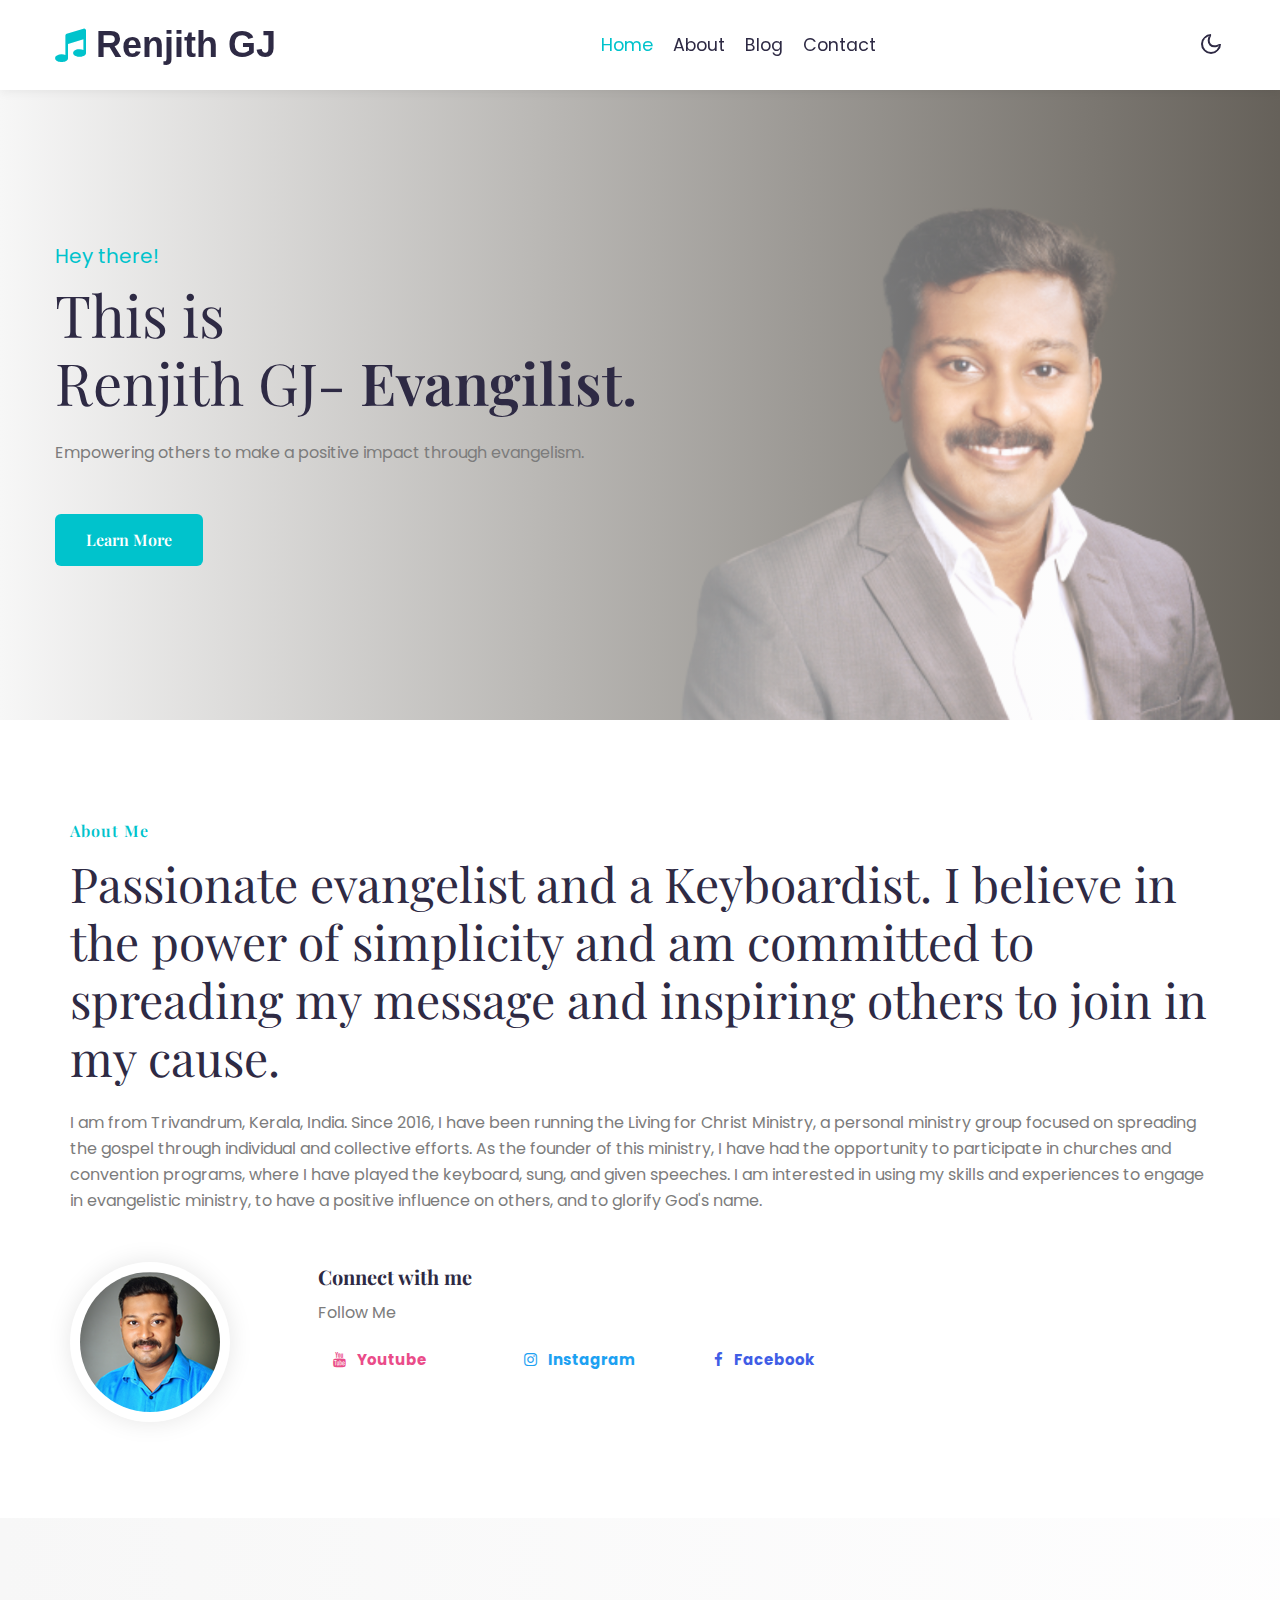
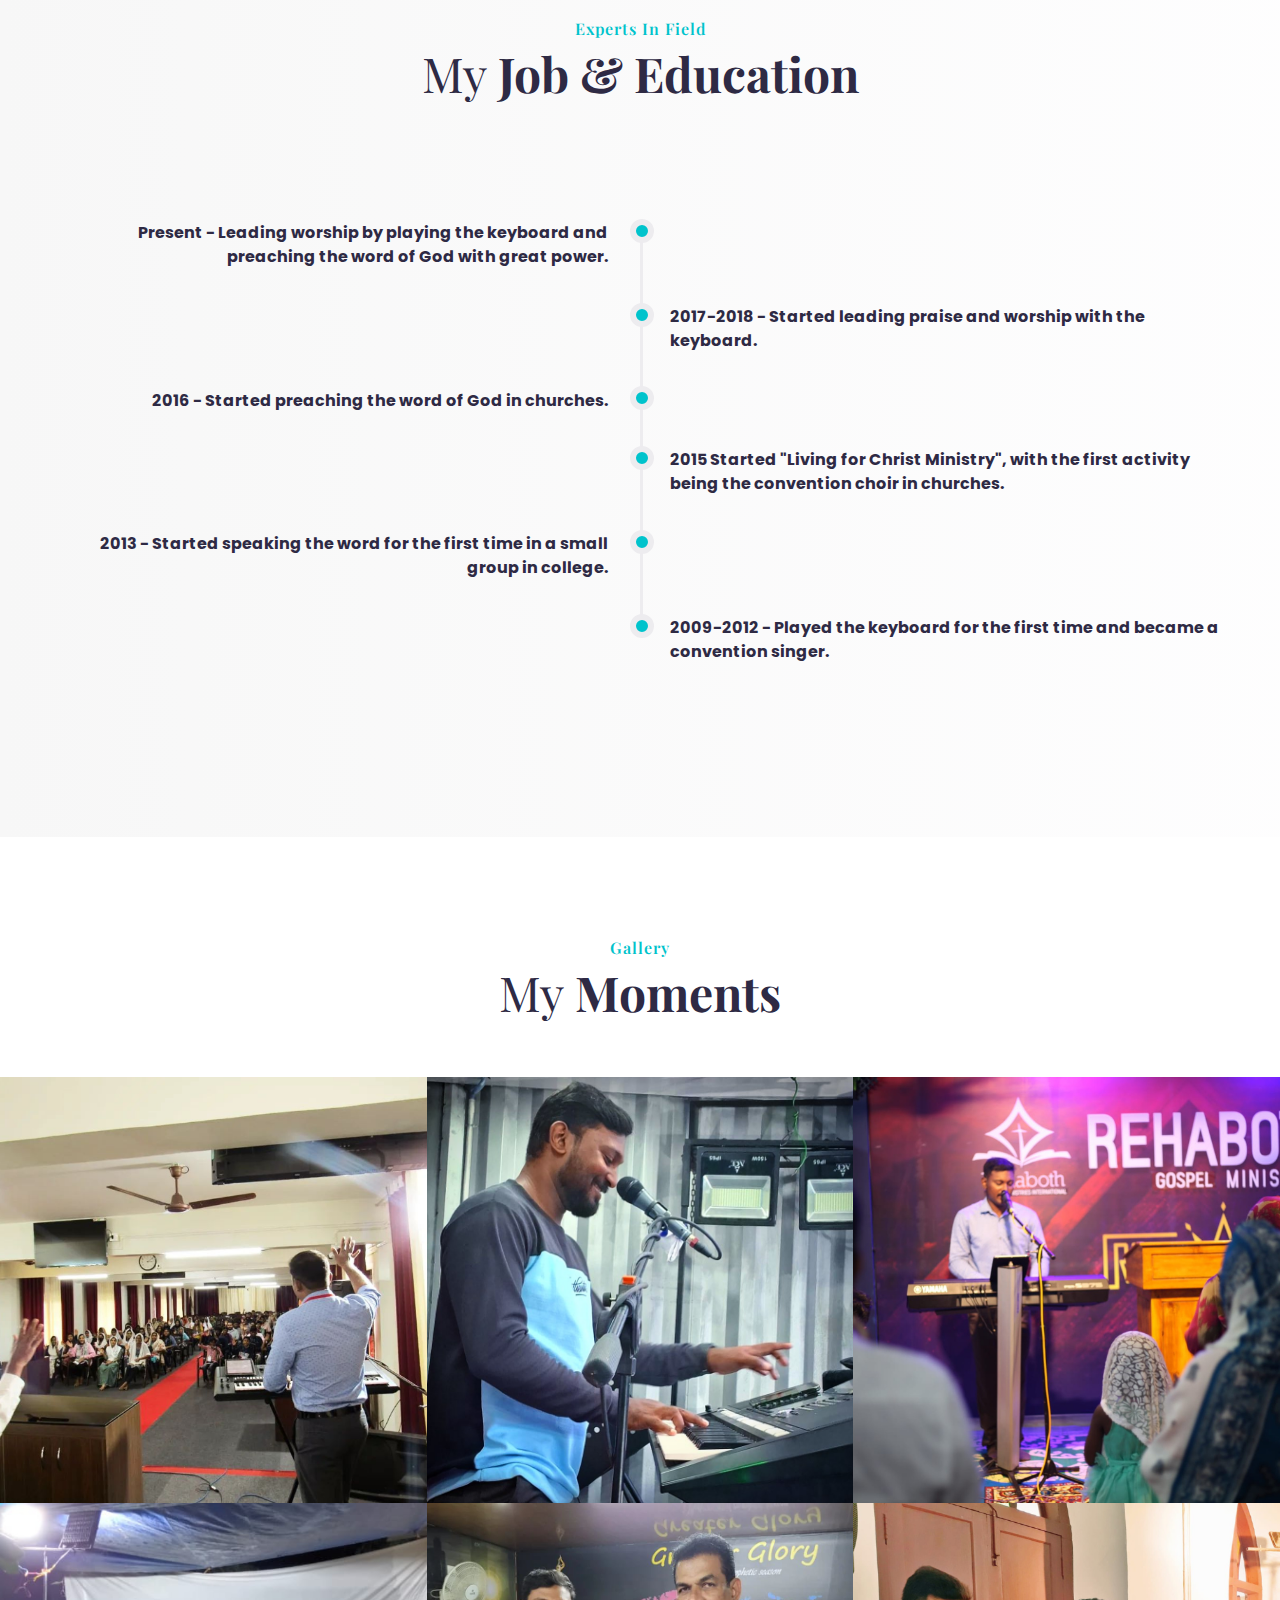
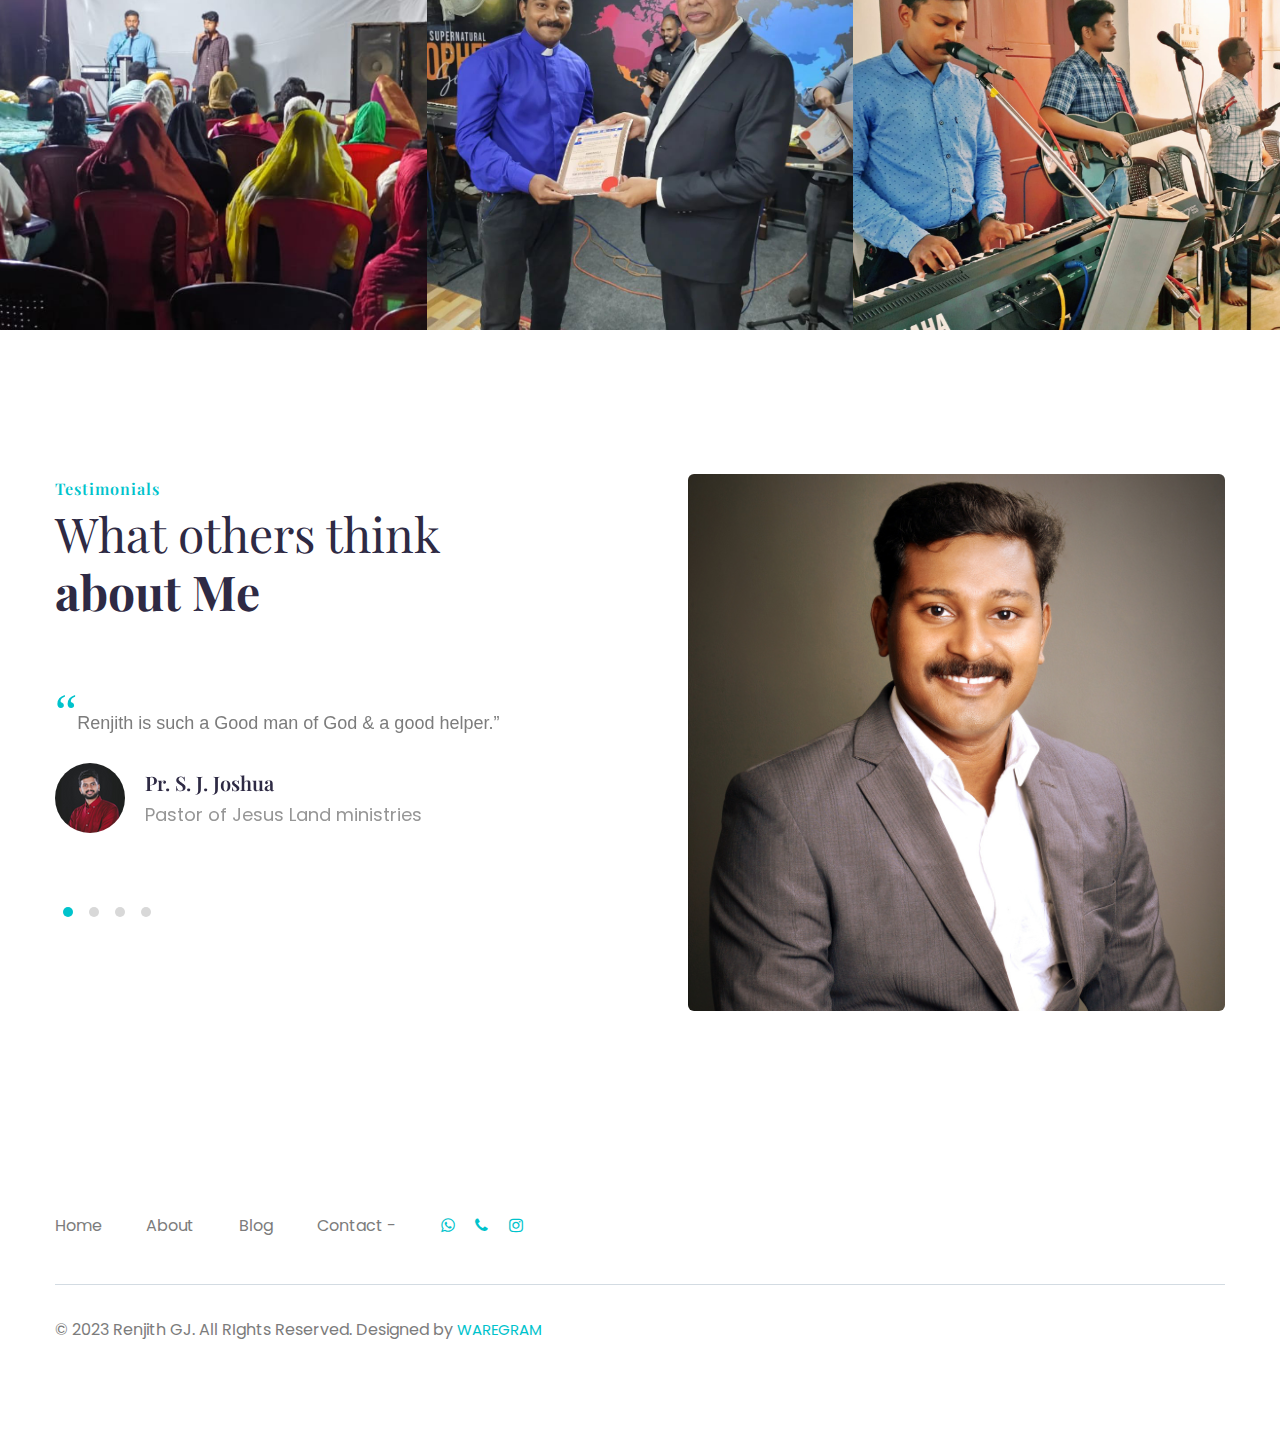
==== index.html @ 2b069cb3 "Update index.html" ====
<!doctype html>
<html lang="zxx">
<head>
  <!-- Required meta tags -->
  <meta charset="utf-8">
  <meta name="viewport" content="width=device-width, initial-scale=1, shrink-to-fit=no">
  <meta name="keywords"
    content="Reprise Responsive web template, Bootstrap Web Templates" />
  <title>Renjith GJ</title>
  <link rel="icon" href="assets/images/RB4.png" type="image/x-icon">
  <link href="//fonts.googleapis.com/css2?family=Playfair+Display:ital,wght@0,400;0,600;0,700;1,400&display=swap"
    rel="stylesheet">
  <link href="//fonts.googleapis.com/css2?family=Poppins:wght@400;600;700&display=swap" rel="stylesheet">
  <!-- Template CSS -->
  <link rel="stylesheet" href="assets/css/style-starter.css">
</head>
<body>
  <!-- header -->
  <header id="site-header" class="header fixed-top">
    <div class="container">
      <nav class="navbar navbar-expand-lg stroke">
        <a class="navbar-brand mr-xl-5 mr-lg-3" href="index.html">
          <span class=" fa fa-music"></span> Renjith GJ
        </a>
        <!-- if logo is image enable this   
      <a class="navbar-brand" href="#index.html">
          <img src="image-path" alt="Your logo" title="Your logo" style="height:35px;" />
      </a> -->
        <button class="navbar-toggler  collapsed bg-gradient" type="button" data-toggle="collapse"
          data-target="#navbarTogglerDemo02" aria-controls="navbarTogglerDemo02" aria-expanded="false"
          aria-label="Toggle navigation">
          <span class="navbar-toggler-icon fa icon-expand fa-bars"></span>
          <span class="navbar-toggler-icon fa icon-close fa-times"></span>
          </span>
        </button>

        <div class="collapse navbar-collapse" id="navbarTogglerDemo02">
          <ul class="navbar-nav mx-lg-auto">
            <li class="nav-item active">
              <a class="nav-link" href="index.html">Home <span class="sr-only">(current)</span></a>
            </li>
            <li class="nav-item">
              <a class="nav-link" href="#about">About</a>
            </li>
            <li class="nav-item">
              <a class="nav-link" href="updatingsoon.html">Blog</a>
            </li>
           
            <li class="nav-item mr-lg-5">
              <a class="nav-link" href="#communicate">Contact</a>
            </li>
            <!--//search-right-->
            
            <!--/search-right-->
          </ul>
        </div>
        <!-- toggle switch for light and dark theme -->
        <div class="mobile-position">
          <nav class="navigation">
            <div class="theme-switch-wrapper">
              <label class="theme-switch" for="checkbox">
                <input type="checkbox" id="checkbox">
                <div class="mode-container">
                  <i class="gg-moon"></i>
                  <i class="gg-sun"></i>
                </div>
              </label>
            </div>
          </nav>
        </div>
        <!-- //toggle switch for light and dark theme -->
      </nav>
    </div>
  </header>
  <!-- //header -->
  <!-- banner-section -->
  <section id="home" class="w3l-banner py-5">
    <div class="container">
      <div class="align-items-center">
        <div class="bannerw3-content mt-lg-0 mt-4">
          <span class="title-small">Hey there!</span>
          <h3 class="mb-2 title">
            <span> This is  <br>
              Renjith GJ-</span>
            Evangilist. </h3>
          <p class="mt-4 pr-lg-5">Empowering others to make a positive impact through evangelism.</p>
          <div class="mt-sm-5 mt-4">
            <a class="btn btn-primary btn-style" href="#about"> Learn More </a>
          </div>
        </div>
      </div>
    </div>
  </section>
  <!-- //banner-section -->
  <!--/w3l-index2-->
  <section class="w3l-index2" id="about">
    <div class="midd-w3 py-5">
      <div class="container py-lg-5 py-md-3">
        <div class="row mx-auto text-center">
          <div class="col-lg-12 mt-lg-0 mt-5 text-left">
            <h5 class="title-subhny mb-2">About Me</h5>
            <h3 class="title-w3l"><span>Passionate evangelist and a Keyboardist. I believe in the power of simplicity and am committed to spreading my message and inspiring others to join in my cause.</h3>
            <p class="mt-4">I am from Trivandrum, Kerala, India. Since 2016, I have been running the Living for Christ Ministry, a personal ministry group focused on spreading the gospel through individual and collective efforts. As the founder of this ministry, I have had the opportunity to participate in churches and convention programs, where I have played the keyboard, sung, and given speeches. I am interested in using my skills and experiences to engage in evangelistic ministry, to have a positive influence on others, and to glorify God's name.</p>
            <div class="about-pic-grids row no-gutters mt-5">
              <div class="col-md-3 position-relative person-img">
                <img src="assets/images/RB4.png" alt="" class="radius-image img-fluid">
              </div>
              <div class="col-md-9 about-pic-info pl-lg-5 mt-md-0 mt-2">
                <h4>Connect with me</h4>
                <p class="title mt-2">
                  Follow Me </p>
                <div class="social-column-3 mt-3">
                  <a href="https://www.youtube.com/@renjithgj3958" target="_blank" class="dribble">
                    <span class="fa fa-youtube mr-2"></span>
                    <span class="social-text">Youtube</span>
                  </a>
                  <a href="https://www.instagram.com/g.j.renjith/" target="_blank" class="twitter">
                    <span class="fa fa-instagram mr-2"></span>
                    <span class="social-text">Instagram</span>
                  </a>
                  <a href="https://www.facebook.com/renjith.gj" target="_blank" class="instagram">
                    <span class="fa fa-facebook mr-2"></span>
                    <span class="social-text">Facebook</span>
                  </a>
                </div>
              </div>
            </div>

          </div>
        </div>
      </div>
    </div>
  </section>
  <!-- //w3l-index2-->
  <!--/w3l-education-->
  <section class="w3lhny-timeline py-5" id="education">
    <div class="container py-lg-5 py-md-3 py-2">
      <div class="title-content text-center">
        <h6 class="title-subhny">Experts in field</h6>
        <h3 class="title-w3l mb-sm-5 mb-4 pb-lg-2"> <span>
            My
          </span>
          Job & Education</h3>
      </div>
      <div class="w3l-educatiob-job-info mt-lg-5 mt-3 pt-lg-2">
        <ul class="m-timeline">
          <li>
            <div class="m-timeline__date">
              <span>Present</span> -  Leading worship by playing the keyboard and preaching the word of God with great power.
            </div>

           
          </li>

          <li>
            <div class="m-timeline__date">
              <span>2017-2018</span> - Started leading praise and worship with the keyboard.
            </div>

          
          </li>

          <li>
            <div class="m-timeline__date">
              <span>2016</span> -  Started preaching the word of God in churches.
            </div>

           
          </li>
          <li>
            <div class="m-timeline__date">
              <span>2015</span> Started "Living for Christ Ministry", with the first activity being the convention choir in churches.
            </div>

           
          <li>
            <div class="m-timeline__date">
              <span>2013</span> - Started speaking the word for the first time in a small group in college.
            </div>

          </li>
          <li>
            <div class="m-timeline__date">
              <span>2009-2012</span> -  Played the keyboard for the first time and became a convention singer.
            </div>
           
          </li>
        </ul>
      </div>
    </div>
  </section>
  <!--//w3l-education-->
  <!--/w3-grids-3-->
  <!-- <section class="w3l-bottom-grids-6 py-5" id="services">
    <div class="container py-lg-5 py-md-4 py-2">
      <h5 class="title-subhny mb-2">How can I impact through evangelism?</h5>
      <h3 class="title-w3l"><span>Encouraging Others to Make a</span> Positive Impact</h3>
      <div class="grids-area-hny main-cont-wthree-fea row pt-3 mt-5">
        <div class="col-lg-4 col-md-6 grids-feature">
          <div class="area-box">
            <div class="area-icon icon-red">
              <span class="fa fa-star-o"></span>
            </div>
            <h4><a href="#feature" class="title-head">Enlightenment</a></h4>
            <p>Gaining a deeper understanding of Life. </p>
          </div>
        </div>
        <div class="col-lg-4 col-md-6 grids-feature mt-md-0 mt-4">
          <div class="area-box">
            <div class="area-icon icon-green">
              <span class="fa fa-lightbulb-o"></span>
            </div>
            <h4><a href="#feature" class="title-head">Inspiration</a></h4>
            <p>Finding motivation to become more involved in the faith of God </p>
          </div>
        </div>
        <div class="col-lg-4 col-md-6 grids-feature mt-lg-0 mt-4">
          <div class="area-box">
            <div class="area-icon icon-blue">
              <span class="fa fa-users"></span>
            </div>
            <h4><a href="#feature" class="title-head">Community</a></h4>
            <p>Connecting with others who share similar passions and values. </p>
          </div>
        </div>
        <div class="col-lg-4 col-md-6 grids-feature mt-5">
          <div class="area-box">
            <div class="area-icon icon-yellow">
              <span class="fa fa-handshake-o"></span>
            </div>
            <h4><a href="#feature" class="title-head">Support</a></h4>
            <p>Receiving guidance and encouragement in pursuing Life achievements </p>
          </div>
        </div>
        <div class="col-lg-4 col-md-6 grids-feature mt-5">
          <div class="area-box">
            <div class="area-icon icon-purple">
              <span class="fa fa-leanpub"></span>
            </div>
            <h4><a href="#feature" class="title-head">Education</a></h4>
            <p> Learning about moral values from an expert in the field. </p>
          </div>
        </div>
        <div class="col-lg-4 col-md-6 grids-feature mt-5">
          <div class="area-box">
            <div class="area-icon icon-orange">
              <span class="fa fa-hand-peace-o"></span>
            </div>
            <h4><a href="#feature" class="title-head">Empowerment</a></h4>
            <p>Feeling equipped and motivated to make a positive impact through evangelism</p>
          </div>
        </div>
      </div>
    </div>
  </section> -->
  <!--//w3-grids-3-->
  <!-- gallery section -->
  <div class="gallery section-agile py-5">
    <div class="container-fluid py-lg-5 py-md-4 px-lg-0 mx-lg-0">
      <div class="title-content text-center">
        <h6 class="title-subhny">Gallery</h6>
        <h3 class="title-w3l mb-sm-5 mb-4 pb-lg-2"> <span>
            My
          </span>
          Moments</h3>
      </div>
      <div class="row gallery_grids no-gutters">
        <div class="col-lg-4 col-6 gallery-img-grid gallery_grid1 hover14 column">
          <div class="gallery_effect">
            <a href="assets/images/r1.png" class="js-img-viwer d-block">
              <figure>
                <img src="assets/images/r1.png" alt=" " class="img-fluid" />
              </figure>
            </a>
          </div>
        </div>
        <div class="col-lg-4 col-6 gallery-img-grid hover14 column">
          <div class="gallery_effect">
            <a href="assets/images/r2.jpg" class="js-img-viwer d-block">
              <figure>
                <img src="assets/images/r2.jpg" alt=" " class="img-fluid" />
              </figure>
            </a>
          </div>
        </div>
        <div class="col-lg-4 col-6 gallery-img-grid hover14 column">
          <div class="gallery_effect">
            <a href="assets/images/r3.png" class="js-img-viwer d-block">
              <figure>
                <img src="assets/images/r3.png" alt=" " class="img-fluid" />
              </figure>
            </a>
          </div>
        </div>
        <div class="col-lg-4 col-6 gallery-img-grid hover14 column">
          <div class="gallery_effect">
            <a href="assets/images/r4.png" class="js-img-viwer d-block">
              <figure>
                <img src="assets/images/r4.png" alt=" " class="img-fluid" />
              </figure>
            </a>
          </div>
        </div>
        <div class="col-lg-4 col-6 gallery-img-grid hover14 column">
          <div class="gallery_effect">
            <a href="assets/images/r5.jpeg" class="js-img-viwer d-block">
              <figure>
                <img src="assets/images/r5.jpeg" alt=" " class="img-fluid" />
              </figure>
            </a>
          </div>
        </div>
        <div class="col-lg-4 col-6 gallery-img-grid hover14 column">
          <div class="gallery_effect">
            <a href="assets/images/r6.png" class="js-img-viwer d-block">
              <figure>
                <img src="assets/images/r6.png" alt=" " class="img-fluid" />
              </figure>
            </a>
          </div>
        </div>
      </div>
    </div>
  </div>
  <!-- //gallery section -->
  <!-- /testimonials-->
  <section class="w3l-clients" id="testimonials">
    <div class="container py-lg-5 py-md-3">
      <div class="row w3-testimonial-grids">
        <div class="col-lg-6 w3-testimonial-content-top pr-lg-5">
          <div class="title-content text-left">
            <h6 class="title-subhny">Testimonials</h6>
            <h3 class="title-w3l mb-sm-5 mb-4 pb-lg-2">
              <span> What others think <br>
              </span>
              about Me</h3>
          </div>
          <div id="owl-demo1" class="owl-carousel owl-theme mt-4 py-2 mb-4">
            <div class="item">
              <div class="testimonial-content">
                <div class="testimonial">
                  <blockquote>
                    <q>Renjith is such a Good man of God & a good helper.</q>
                  </blockquote>
                  <div class="testi-des">
                    <div class="test-img"><img src="assets/images/Joshua.png" class="img-fluid" alt="client-img">
                    </div>
                    <div class="peopl align-self">
                      <h3>Pr. S. J. Joshua</h3>
                      <p class="indentity">Pastor of Jesus Land ministries</p>
                    </div>
                  </div>
                </div>
              </div>
            </div>
            <div class="item">
              <div class="testimonial-content">
                <div class="testimonial">
                  <blockquote>
                    <q>Wonderful keyboardist and Singer, also a powerful preacher.</q>
                  </blockquote>
                  <div class="testi-des">
                    <div class="test-img"><img src="assets/images/Karuna.png" class="img-fluid" alt="client-img">
                    </div>
                    <div class="peopl align-self">
                      <h3>Dr. Karuna</h3>
                      <p class="indentity">Worship leader of Rehoboth international Church</p>
                    </div>
                  </div>
                </div>
              </div>
            </div>
            <div class="item">
              <div class="testimonial-content">
                <div class="testimonial">
                  <blockquote>
                    <q>Renjith is a Good friend and very Sincere of his profession.</q>
                  </blockquote>
                  <div class="testi-des">
                    <div class="test-img"><img src="assets/images/Sabin.png" class="img-fluid" alt="client-img">
                    </div>
                    <div class="peopl align-self">
                      <h3>Pr. Sabin Samuel</h3>
                      <p class="indentity">Pastor of Maranatha full gospel church</p>
                    </div>
                  </div>
                </div>
              </div>
            </div>
            <div class="item">
              <div class="testimonial-content">
                <div class="testimonial">
                  <blockquote>
                    <q>Brother Renjith is one of the best worship leader I have ever seen.<span style="visibility: hidden;">R</span>A great man of God!</q>
                  </blockquote>
                  <div class="testi-des">
                    <div class="test-img"><img src="assets/images/Jainroy.png" class="img-fluid" alt="client-img">
                    </div>
                    <div class="peopl align-self">
                      <h3>Pr Jainroy</h3>
                      <p class="indentity">Pastor of Oottukuzhy prayer Garden</p>
                    </div>
                  </div>
                </div>
              </div>
            </div>
          </div>
        </div>
        <div class="col-lg-6 position-relative pl-lg-5 mt-lg-0 mt-5">
          <img src="assets/images/8.png" alt="" class="radius-image img-fluid">
        </div>
      </div>
    </div>
  </section>
  <!-- //testimonials-->
  <!-- Footers-14 -->
  <footer class="w3l-footers-14 py-5">
    <div class="container py-md-5 py-sm-3">
      <div class="row footers14-top no-gutters">
        <div class="col-lg-6 footer14-nav-left">
          <ul class="footer14-nav" id="communicate">
            <li><a href="index.html">Home</a></li>
            <li><a href="#about">About</a></li>
            <li><a href="updatingsoon.html">Blog</a></li>
            <li><p href="">Contact - </p></li>
            <a 
                        href="https://wa.me/9185928 61673"
                        target="_blank"
                        rel="noopener noreferrer"
                        class="whatsapp"
                        ><i class="fa fa-whatsapp"></i
                      ></a>
                      <a style="margin-left: 1em;"
                        href="tel:9185928 61673"
                        target="_blank"
                        rel="noopener noreferrer"
                        class="facebook"
                        ><i class="fa fa-phone"></i
                      ></a>
                      <a  style="margin-left: 1em;"
                        href="https://www.instagram.com/g.j.renjith/"
                        target="_blank"
                        rel="noopener noreferrer"
                        class="instagram"
                        ><i class="fa fa-instagram "></i
                      ></a>
          </ul>
        </div>
        
      </div>
      <div class="footers14-bottom d-flex">
        <div class="copyright">
          <p>© 2023 Renjith GJ. All RIghts Reserved. Designed by <a href="https://www.waregramweb.com/" target="_blank">WAREGRAM</a></p>
        </div>
      </div>
    </div>
    <!-- move top -->
    <button onclick="topFunction()" id="movetop" title="Go to top">
      &uarr;
    </button>
    <script>
      // When the user scrolls down 20px from the top of the document, show the button
      window.onscroll = function () {
        scrollFunction()
      };

      function scrollFunction() {
        if (document.body.scrollTop > 20 || document.documentElement.scrollTop > 20) {
          document.getElementById("movetop").style.display = "block";
        } else {
          document.getElementById("movetop").style.display = "none";
        }
      }

      // When the user clicks on the button, scroll to the top of the document
      function topFunction() {
        document.body.scrollTop = 0;
        document.documentElement.scrollTop = 0;
      }
    </script>
    <!-- /move top -->

  </footer>
  <!-- Footers-14 -->
  <!-- Template JavaScript -->
  <script src="assets/js/jquery-3.3.1.min.js"></script>
  <script src="assets/js/theme-change.js"></script>
   <!--/carousel-->
  <script src="assets/js/owl.carousel.js"></script>
  <script>
    $(document).ready(function () {
      $("#owl-demo1").owlCarousel({
        loop: true,
        nav: false,
        responsiveClass: true,
        responsive: {
          0: {
            items: 1,
            nav: false
          },
          736: {
            items: 1,
            nav: false
          }
        }
      })
    })
  </script>
  <!-- //script for tesimonials carousel slider -->
  <!-- gallery popup js -->
  <script src="assets/js/smartphoto.js"></script>
  <script>
    document.addEventListener('DOMContentLoaded', function () {
      const sm = new SmartPhoto(".js-img-viwer", {
        showAnimation: false
      });
      // sm.destroy();
    });
  </script>
  <!-- //gallery popup js -->
  <!-- disable body scroll which navbar is in active -->
  <script>
    $(function () {
      $('.navbar-toggler').click(function () {
        $('body').toggleClass('noscroll');
      })
    });
  </script>
  <!-- disable body scroll which navbar is in active -->


  <!--/MENU-JS-->
  <script>
    $(window).on("scroll", function () {
      var scroll = $(window).scrollTop();

      if (scroll >= 80) {
        $("#site-header").addClass("nav-fixed");
      } else {
        $("#site-header").removeClass("nav-fixed");
      }
    });

    //Main navigation Active Class Add Remove
    $(".navbar-toggler").on("click", function () {
      $("header").toggleClass("active");
    });
    $(document).on("ready", function () {
      if ($(window).width() > 991) {
        $("header").removeClass("active");
      }
      $(window).on("resize", function () {
        if ($(window).width() > 991) {
          $("header").removeClass("active");
        }
      });
    });
  </script>
  <!--//MENU-JS-->
  <script src="assets/js/bootstrap.min.js"></script>

</body>

</html>
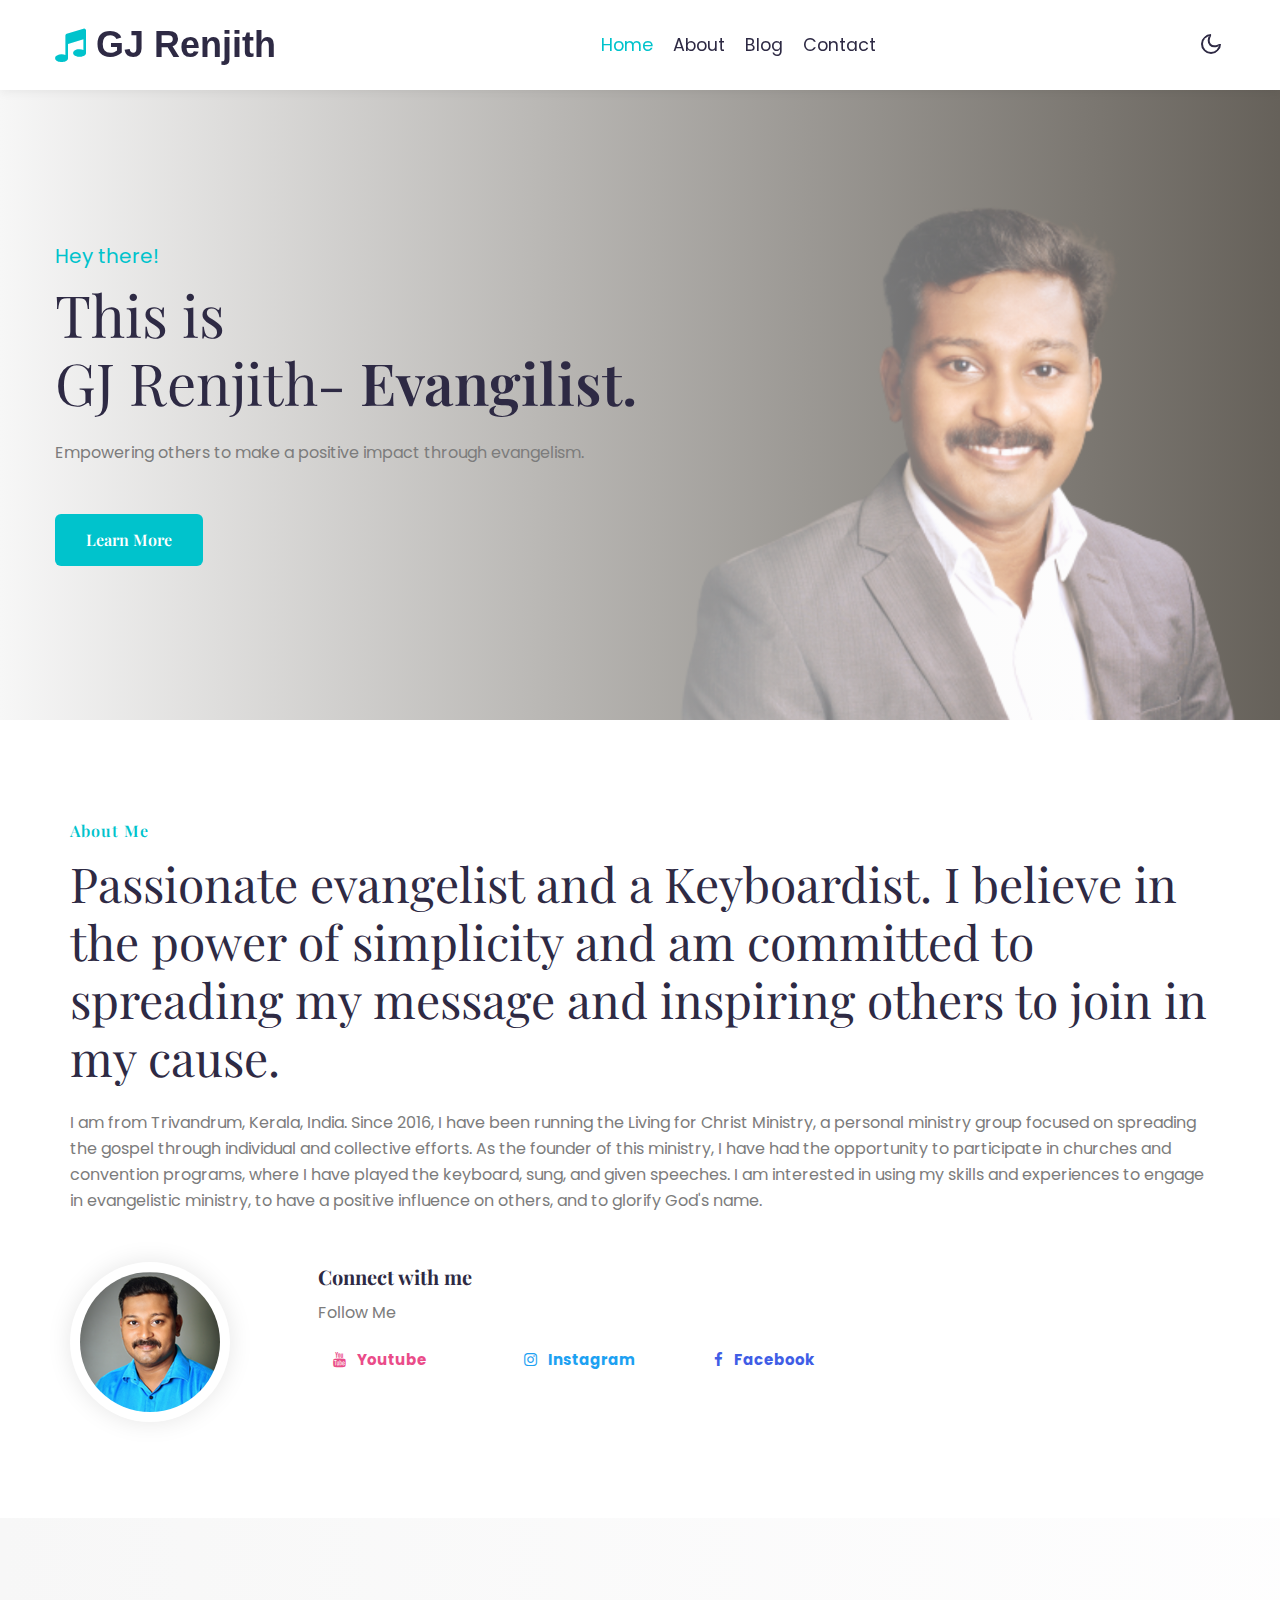
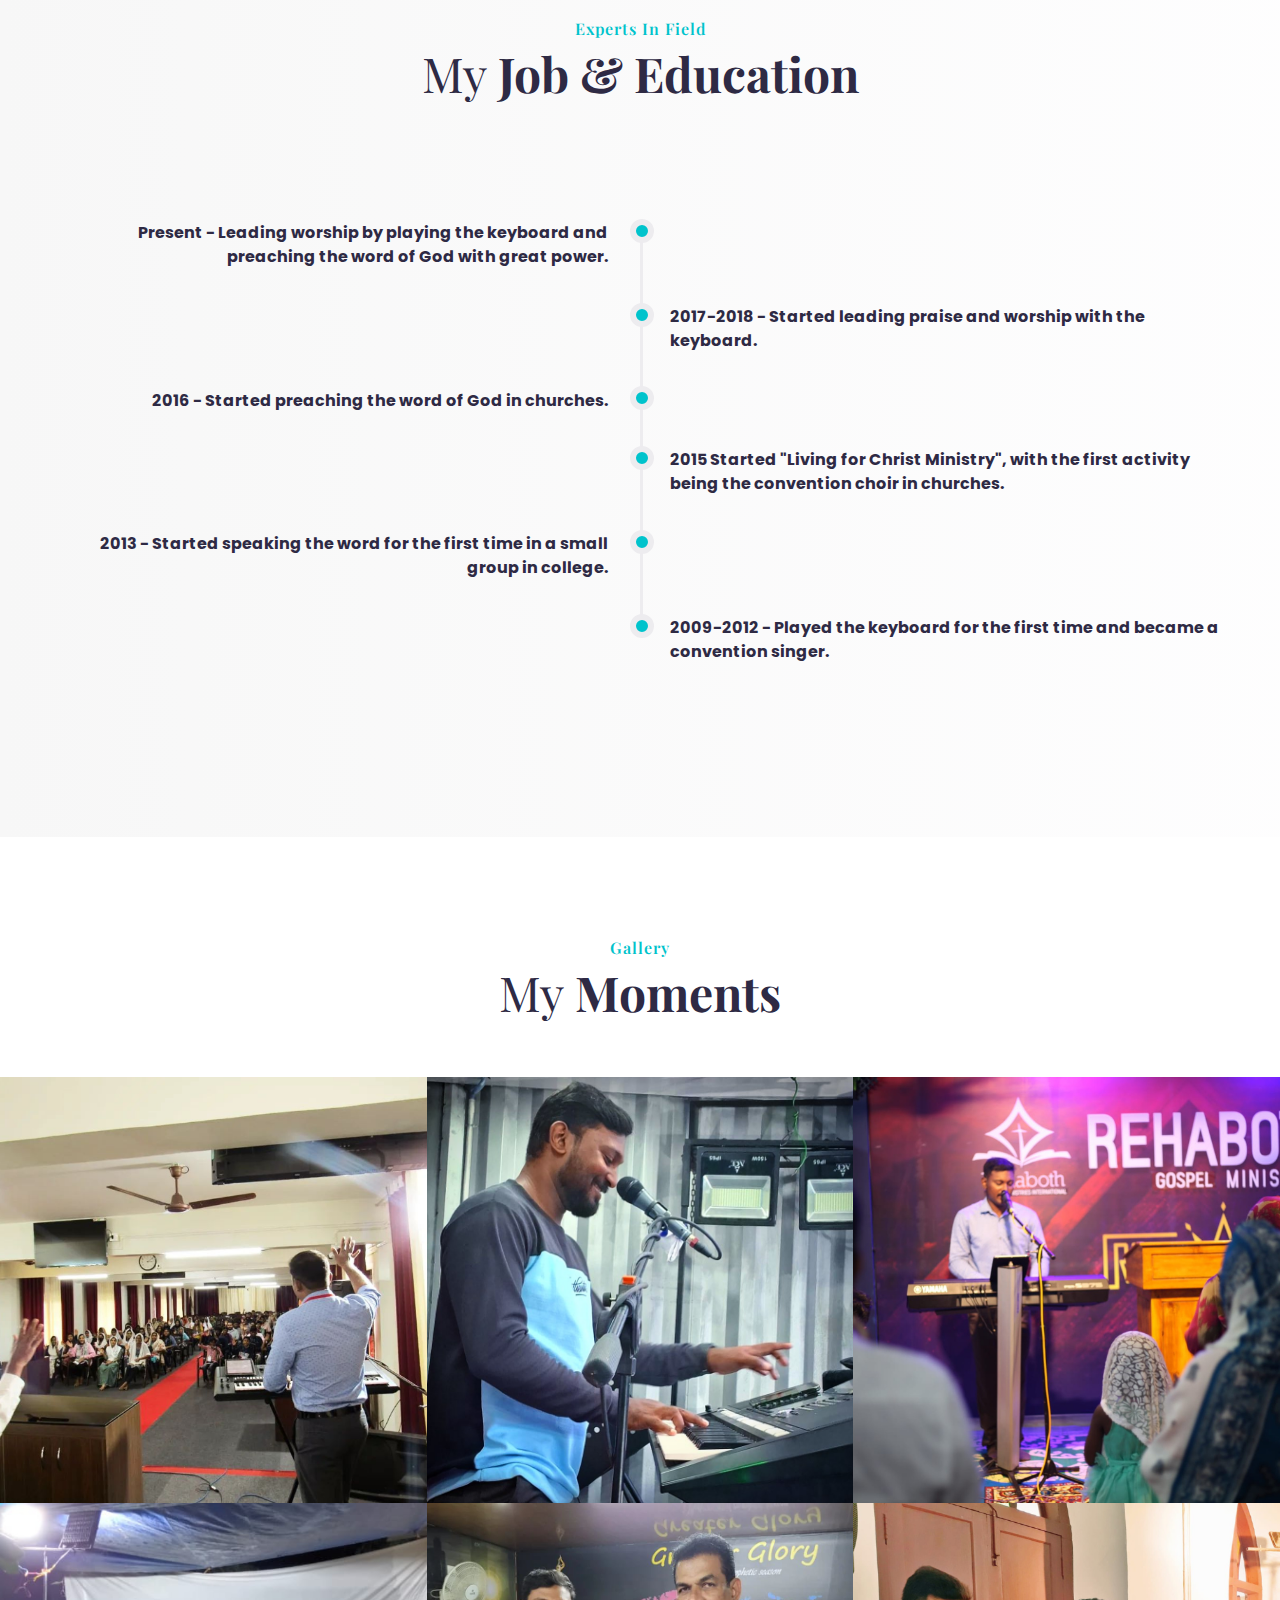
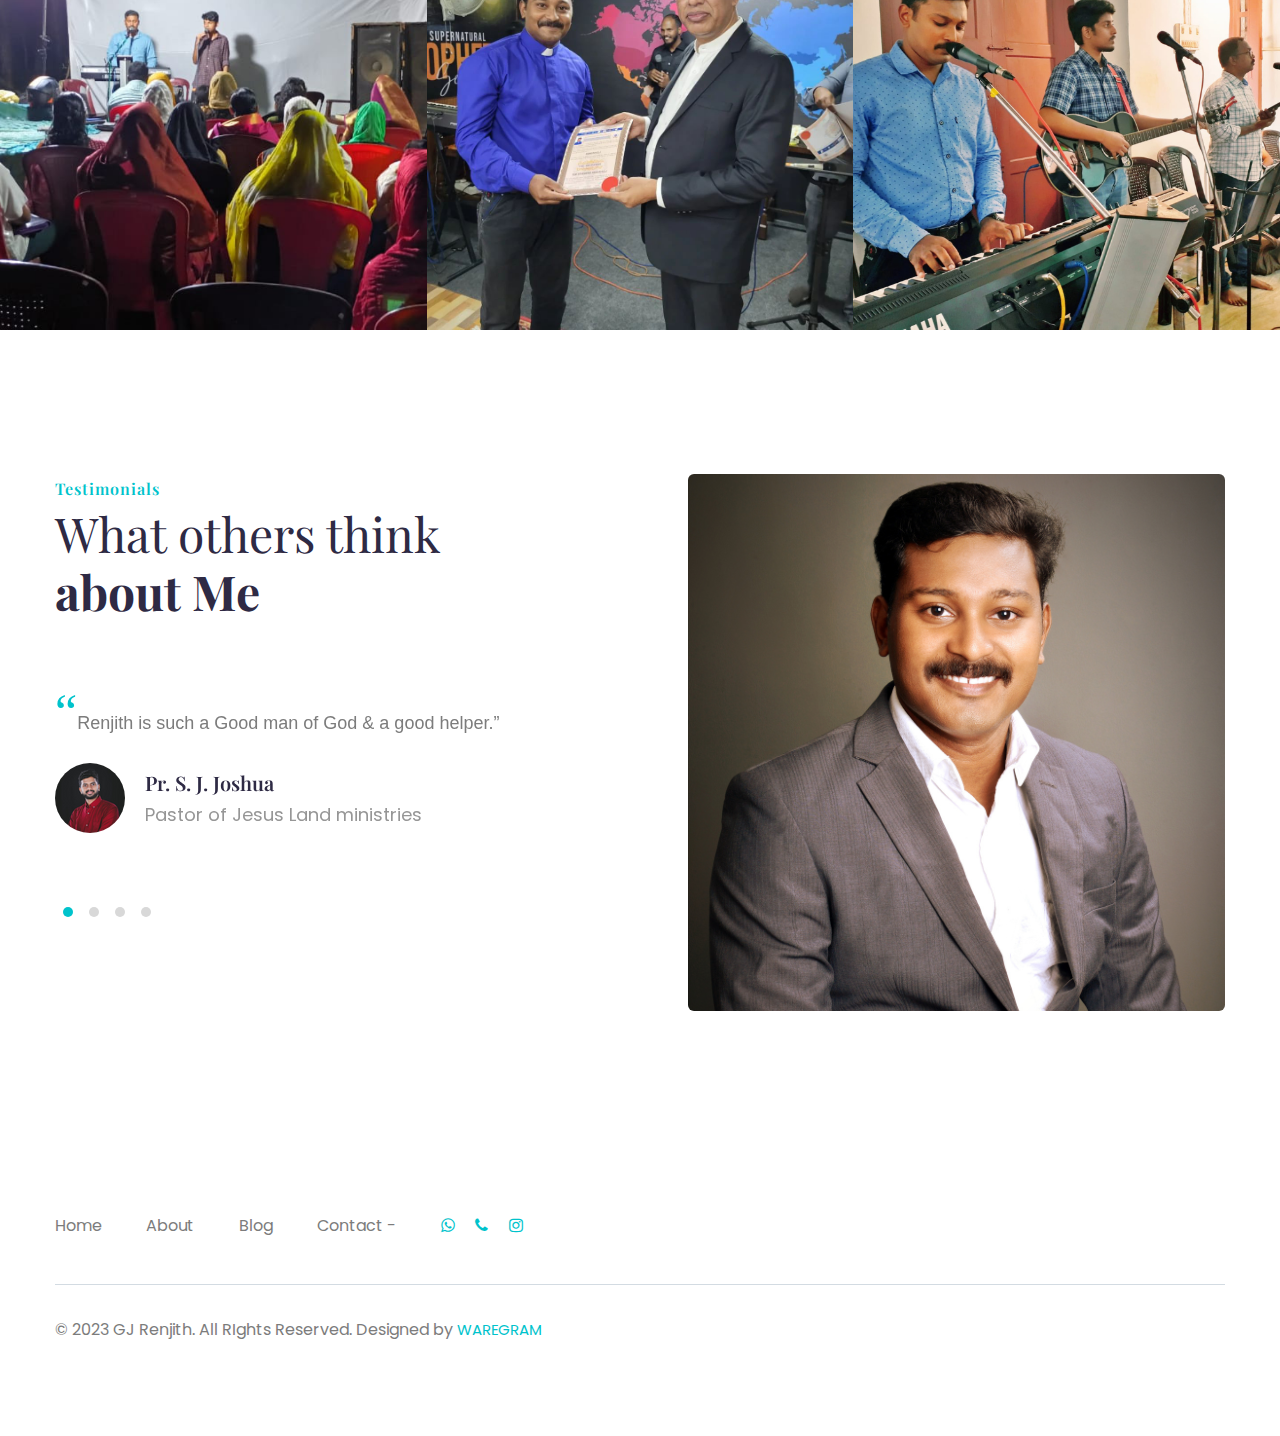
==== commit 3ca08316: "Name Change" ====
--- a/index.html
+++ b/index.html
@@ -7,7 +7,7 @@
   <meta name="viewport" content="width=device-width, initial-scale=1, shrink-to-fit=no">
   <meta name="keywords"
     content="Reprise Responsive web template, Bootstrap Web Templates" />
-  <title>Renjith GJ</title>
+  <title>GJ Renjith</title>
   <link rel="icon" href="assets/images/RB4.png" type="image/x-icon">
   <link href="//fonts.googleapis.com/css2?family=Playfair+Display:ital,wght@0,400;0,600;0,700;1,400&display=swap"
     rel="stylesheet">
@@ -21,7 +21,7 @@
     <div class="container">
       <nav class="navbar navbar-expand-lg stroke">
         <a class="navbar-brand mr-xl-5 mr-lg-3" href="index.html">
-          <span class=" fa fa-music"></span> Renjith GJ
+          <span class=" fa fa-music"></span> GJ Renjith
         </a>
         <!-- if logo is image enable this   
       <a class="navbar-brand" href="#index.html">
@@ -62,8 +62,8 @@
               <label class="theme-switch" for="checkbox">
                 <input type="checkbox" id="checkbox">
                 <div class="mode-container">
+                  <i class="gg-sun"></i>
                   <i class="gg-moon"></i>
-                  <i class="gg-sun"></i>
                 </div>
               </label>
             </div>
@@ -82,7 +82,7 @@
           <span class="title-small">Hey there!</span>
           <h3 class="mb-2 title">
             <span> This is  <br>
-              Renjith GJ-</span>
+              GJ Renjith-</span>
             Evangilist. </h3>
           <p class="mt-4 pr-lg-5">Empowering others to make a positive impact through evangelism.</p>
           <div class="mt-sm-5 mt-4">
@@ -451,7 +451,7 @@
       </div>
       <div class="footers14-bottom d-flex">
         <div class="copyright">
-          <p>© 2023 Renjith GJ. All RIghts Reserved. Designed by <a href="https://www.waregramweb.com/" target="_blank">WAREGRAM</a></p>
+          <p>© 2023 GJ Renjith. All RIghts Reserved. Designed by <a href="https://www.waregramweb.com/" target="_blank">WAREGRAM</a></p>
         </div>
       </div>
     </div>
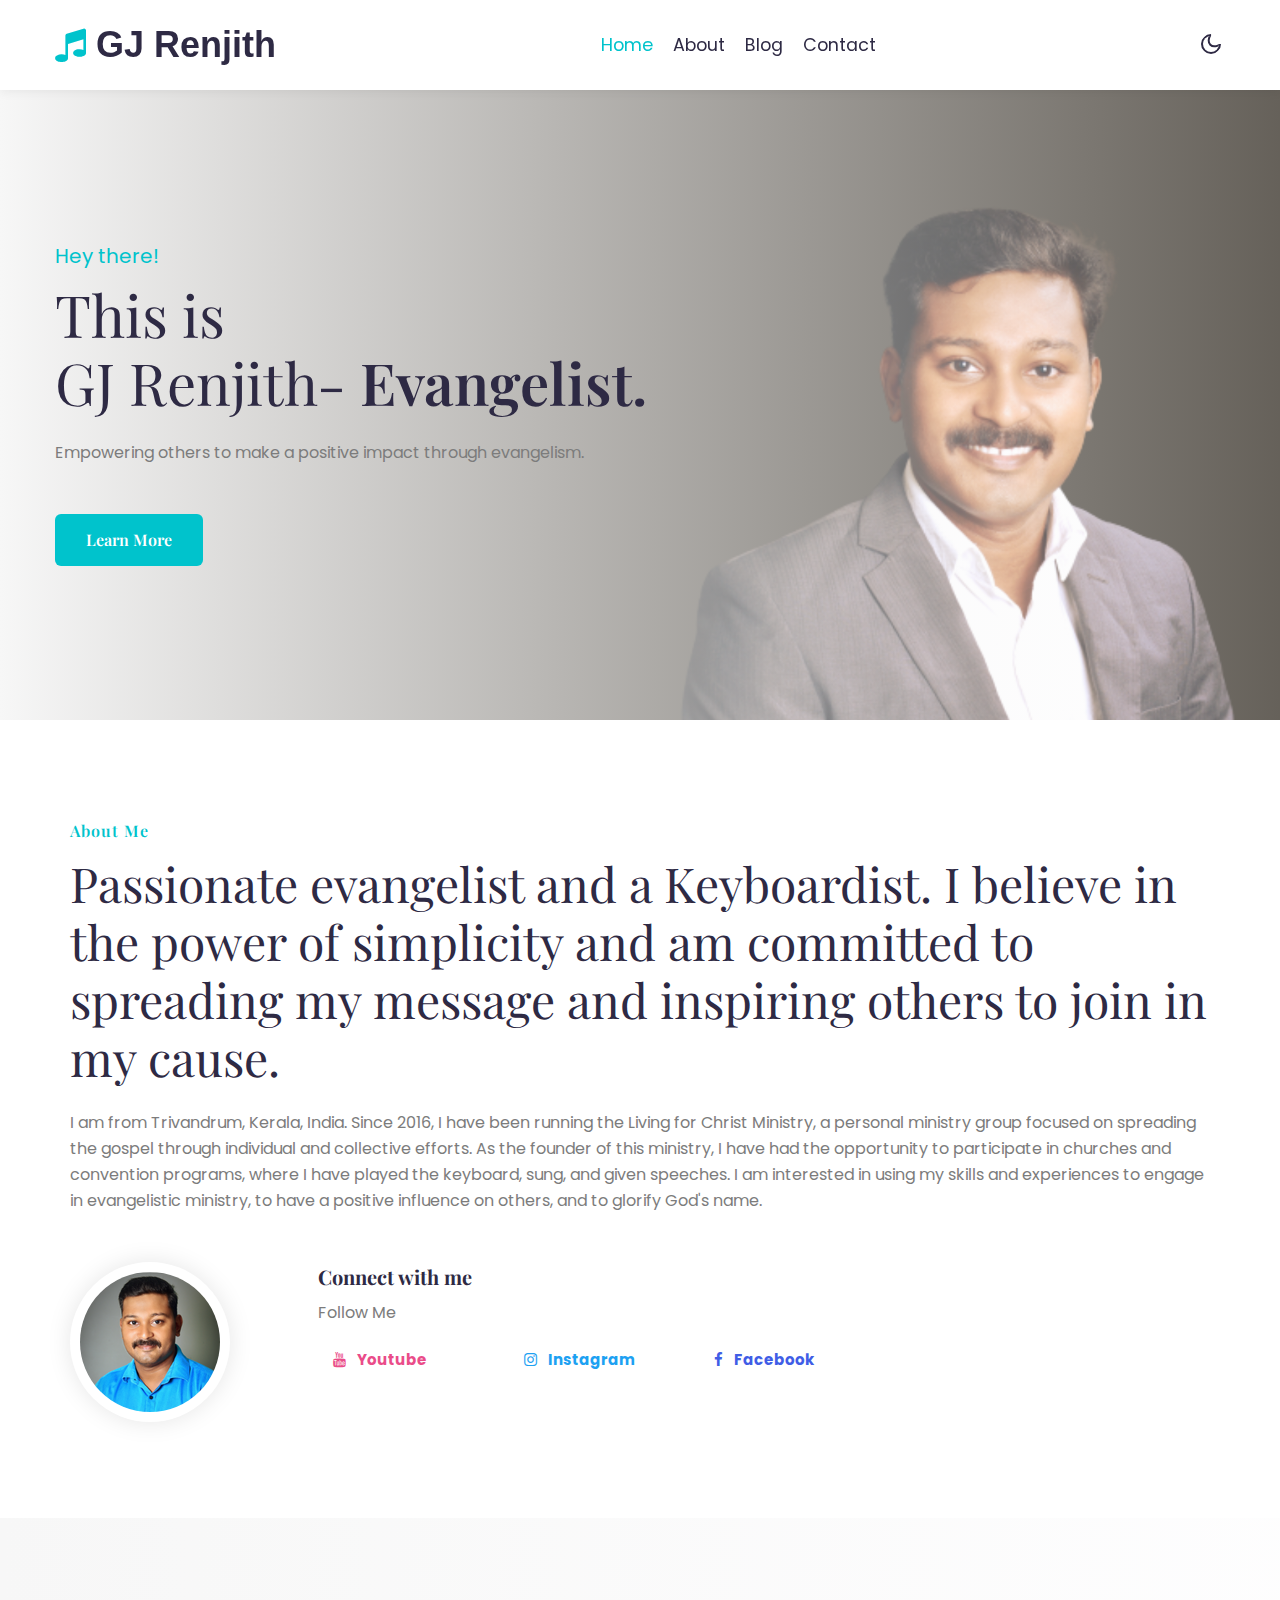
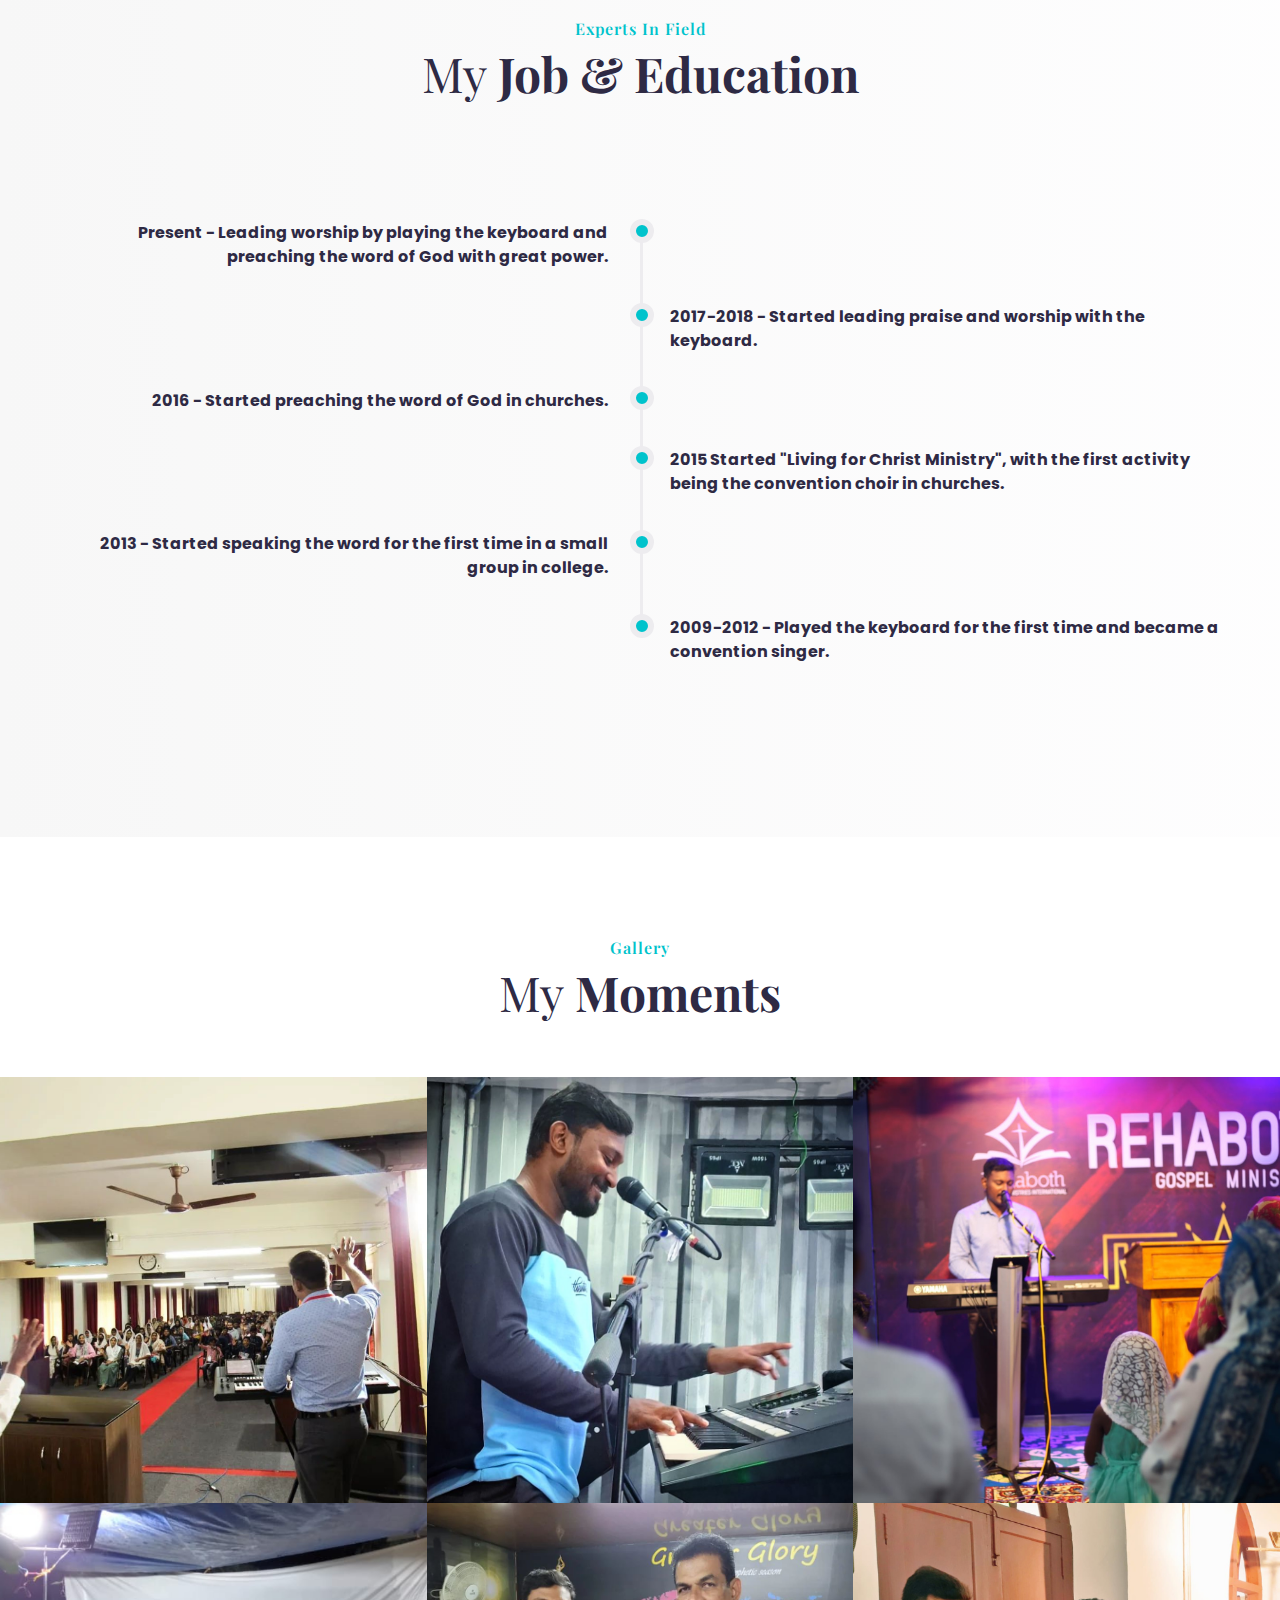
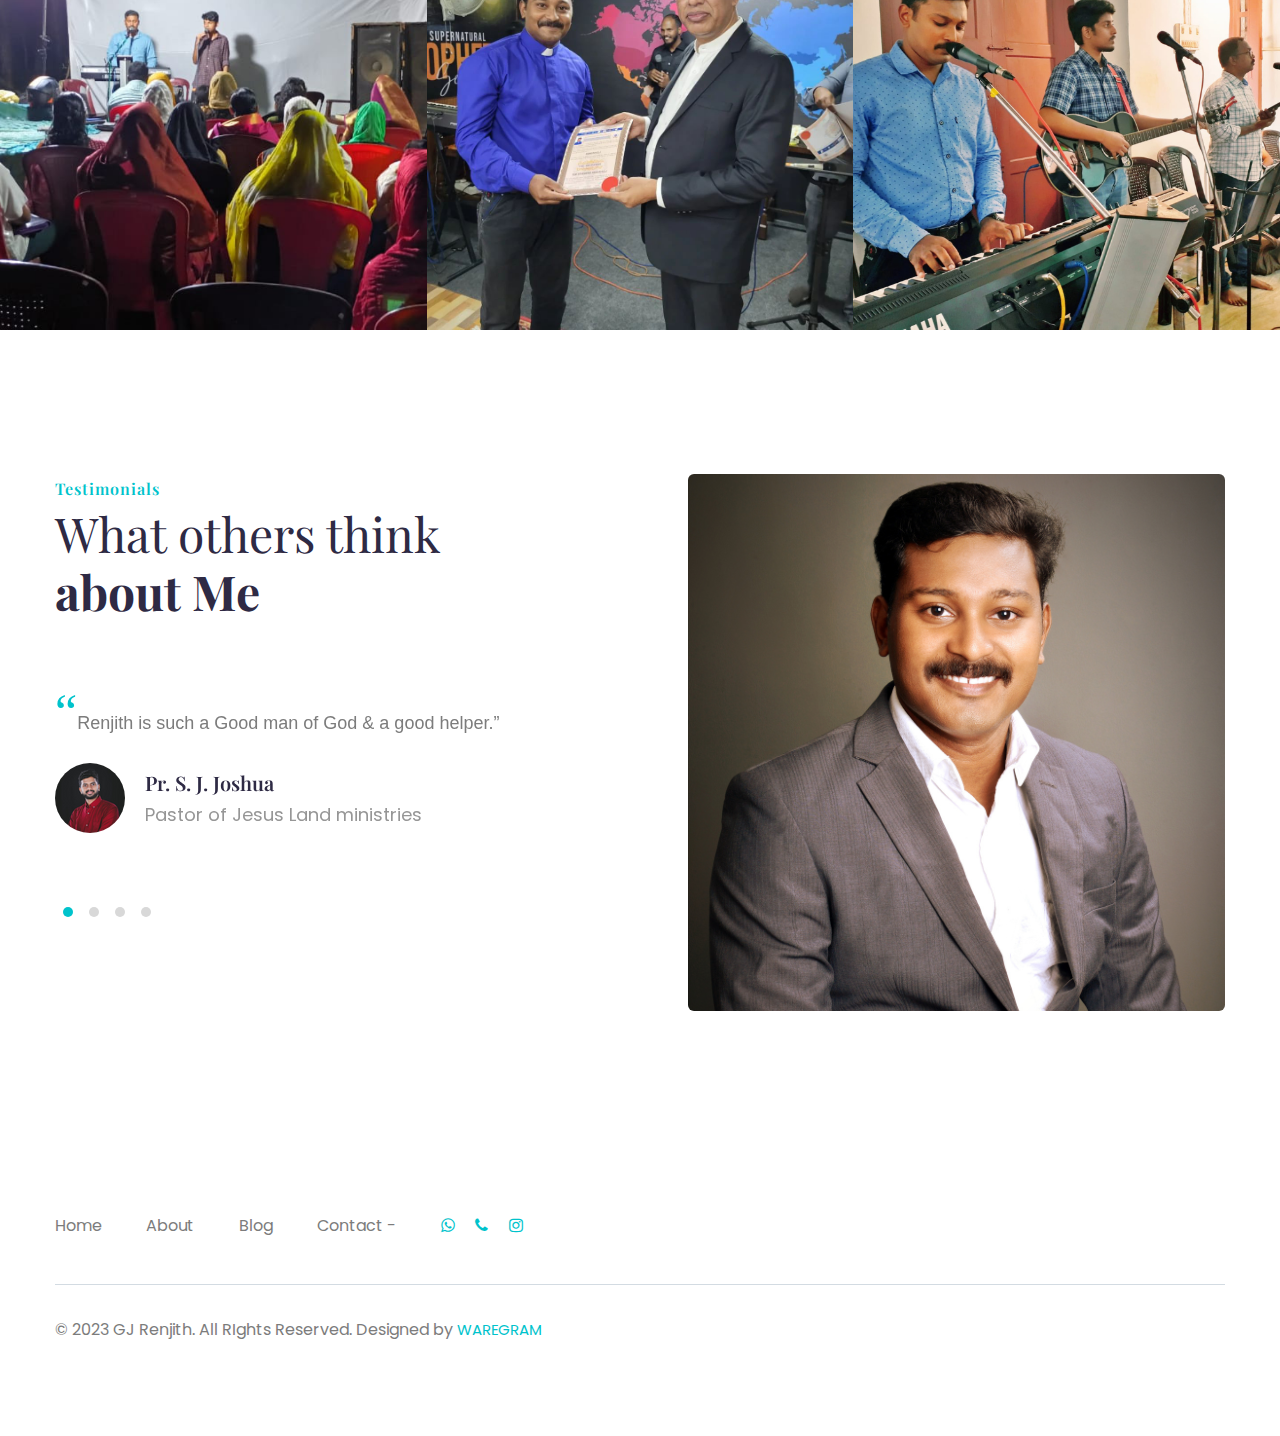
==== commit e8b3102c: "Spelling err" ====
--- a/index.html
+++ b/index.html
@@ -83,7 +83,7 @@
           <h3 class="mb-2 title">
             <span> This is  <br>
               GJ Renjith-</span>
-            Evangilist. </h3>
+            Evangelist. </h3>
           <p class="mt-4 pr-lg-5">Empowering others to make a positive impact through evangelism.</p>
           <div class="mt-sm-5 mt-4">
             <a class="btn btn-primary btn-style" href="#about"> Learn More </a>
